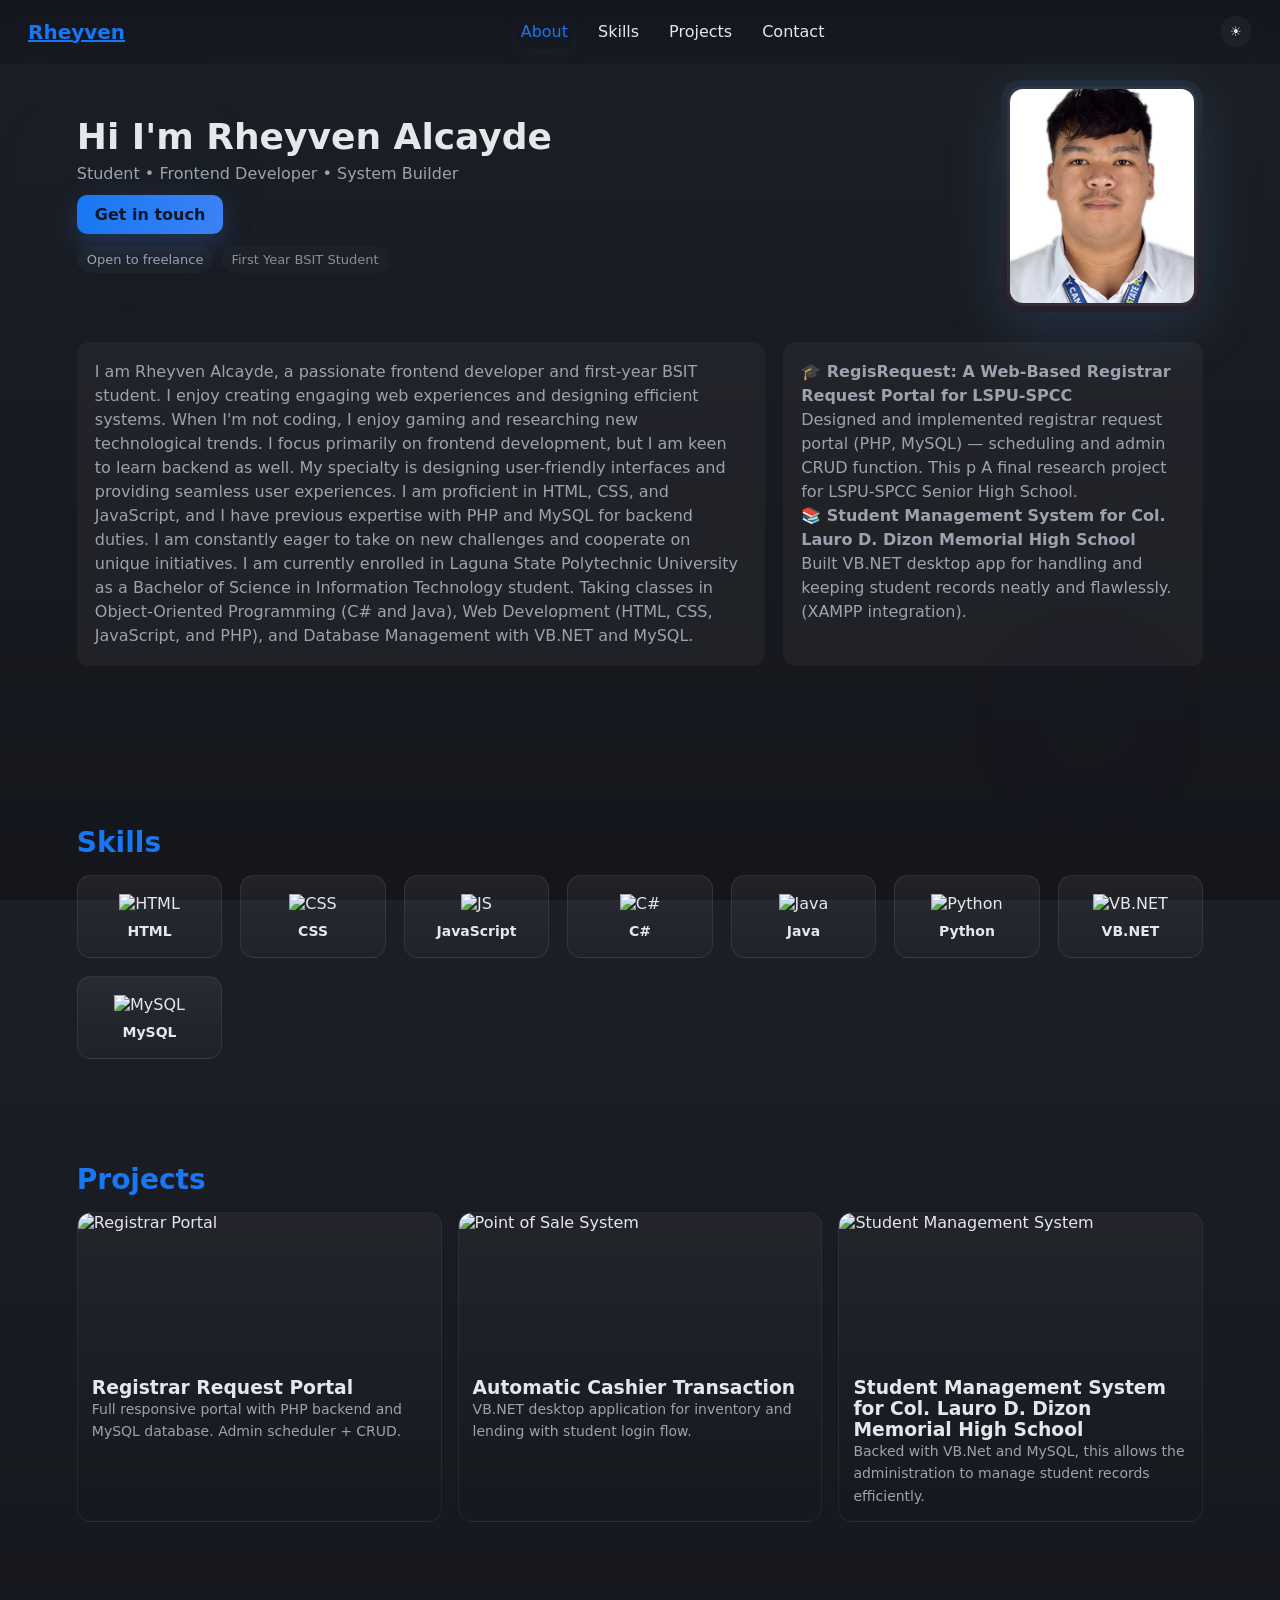
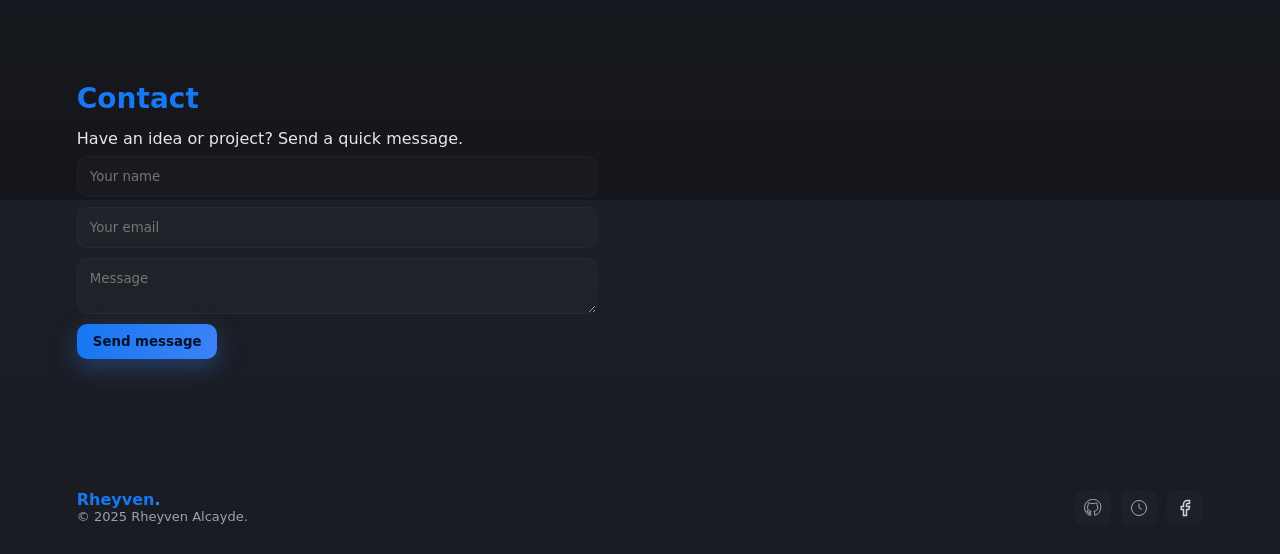
==== index.html @ 2a5b29b7 "Add files via upload" ====
<!doctype html>
  <html lang="en">
  <head>
    <meta charset="utf-8" />
    <meta name="viewport" content="width=device-width,initial-scale=1" />
    <title>Rheyven Alcayde — Portfolio</title>
    <link rel="stylesheet" href="styles.css">
    <link href="https://cdn.jsdelivr.net/gh/devicons/devicon@master/devicon.min.css" rel="stylesheet">
    <link rel="preconnect" href="https://fonts.googleapis.com">
    <link rel="preconnect" href="https://fonts.gstatic.com" crossorigin>
    <link href="https://fonts.googleapis.com/css2?family=Montserrat:ital,wght@0,100..900;1,100..900&display=swap" rel="stylesheet">

      </head>
  <body>
    <div class="bg-anim" aria-hidden="true"></div>

    <header class="navbar" id="navbar">
      <div class="brand">
        <a href="#hero" class="logo">Rheyven</a>
      </div>

      <nav>
        <ul class="nav-links">
          <li><a href="#hero">About</a></li>
          <li><a href="#skills">Skills</a></li>
          <li><a href="#projects">Projects</a></li>
          <li><a href="#contact">Contact</a></li>
        </ul>
      </nav>

      <div class="actions">
        <button class="theme-toggle" aria-label="Toggle theme">☀️</button>
        <button class="burger" aria-label="Open menu" aria-expanded="false">
          <span></span><span></span><span></span>
        </button>
      </div>
    </header>

    <!-- HERO -->
    <section id="hero" class="hero">
      <div class="hero-left">
        <h1 class="glitch">Hi I'm <strong>Rheyven Alcayde</strong></h1>
        <p class="lead">Student • Frontend Developer • System Builder</p>
        <div class="hero-cta">
          <a href="#contact" class="btn ghost">Get in touch</a>
        </div>

        <div class="chips">
          <span class="chip">Open to freelance</span>
          <span class="chip soft">First Year BSIT Student</span>
        </div>
      </div>

      <div class="hero-right">
        <div class="avatar-glow">
          <img src="rheypic.jpg" alt="Rheyven portrait">
        </div>
      </div>
    </section>

    <!-- ===== ABOUT SECTION ===== -->

  <section id="about">
    <h2 class="section-title"></h2>

    <div class="about-grid">
      <!-- Left card -->
      <div class="about-card">
        <p>
          I am Rheyven Alcayde, a passionate frontend developer and first-year BSIT student.
          I enjoy creating engaging web experiences and designing efficient systems.
          When I'm not coding, I enjoy gaming and researching new technological trends.
          I focus primarily on frontend development, but I am keen to learn backend as well.
          My specialty is designing user-friendly interfaces and providing seamless user experiences.
          I am proficient in HTML, CSS, and JavaScript, and I have previous expertise with PHP and MySQL for backend duties.
          I am constantly eager to take on new challenges and cooperate on unique initiatives.
          I am currently enrolled in Laguna State Polytechnic University as a Bachelor of Science in Information Technology student.
          Taking classes in Object-Oriented Programming (C# and Java), Web Development (HTML, CSS, JavaScript, and PHP), and Database Management with VB.NET and MySQL.
        </div>

      <!-- Right card (projects preview) -->
      <div class="about-card">
        <div class="about-list">
          <div class="about-item">
            <h4>🎓 RegisRequest: A Web-Based Registrar Request Portal for LSPU-SPCC</h4>
            <p>Designed and implemented registrar request portal (PHP, MySQL) — scheduling and admin CRUD function. This p A final research project for LSPU-SPCC Senior High School.</p>
          </div>

          <div class="about-item">
            <h4>📚 Student Management System for Col. Lauro D. Dizon Memorial High School</h4>
            <p>Built VB.NET desktop app for handling and keeping student records neatly and flawlessly. (XAMPP integration).</p>
        </div>
      </div>
    </div>
  </section>

    <!-- SKILLS -->
    <section id="skills" class="skills">
      <h2 class="section-title">Skills</h2>
      <div class="skill-grid">
        <div class="skill-card" data-skill="HTML">
          <img src="https://cdn.jsdelivr.net/gh/devicons/devicon/icons/html5/html5-original.svg" alt="HTML">
          <p>HTML</p>
        </div>

        <div class="skill-card" data-skill="CSS">
          <img src="https://cdn.jsdelivr.net/gh/devicons/devicon/icons/css3/css3-original.svg" alt="CSS">
          <p>CSS</p>
        </div>

        <div class="skill-card" data-skill="JavaScript">
          <img src="https://cdn.jsdelivr.net/gh/devicons/devicon/icons/javascript/javascript-original.svg" alt="JS">
          <p>JavaScript</p>
        </div>

        <div class="skill-card" data-skill="C#">
          <img src="https://cdn.jsdelivr.net/gh/devicons/devicon/icons/csharp/csharp-original.svg" alt="C#">
          <p>C#</p>
        </div>

        <div class="skill-card" data-skill="Java">
          <img src="https://cdn.jsdelivr.net/gh/devicons/devicon/icons/java/java-original.svg" alt="Java">
          <p>Java</p>
        </div>

          <div class="skill-card" data-skill="Python">
          <img src="https://cdn.jsdelivr.net/gh/devicons/devicon/icons/python/python-original.svg" alt="Python">
          <p>Python</p>
        </div>
        <div class="skill-card" data-skill="VB.NET">
          <img src="https://cdn.jsdelivr.net/gh/devicons/devicon/icons/visualbasic/visualbasic-original.svg" alt="VB.NET">
          <p>VB.NET</p>
        </div>
        <div class="skill-card" data-skill="MySQL">
          <img src="https://cdn.jsdelivr.net/gh/devicons/devicon/icons/mysql/mysql-original.svg" alt="MySQL">
          <p>MySQL</p>
        </div>
      </div>
    </section>

    <!-- PROJECTS -->
    <section id="projects" class="projects">
      <h2 class="section-title">Projects</h2>

      <div class="project-grid">
        <article class="project-card">
          <img src="https://www.sourcecodester.com/sites/default/files/images/nelzkie15/o.png" alt="Registrar Portal">
          <div class="project-body">
            <h3>Registrar Request Portal</h3>
            <p>Full responsive portal with PHP backend and MySQL database. Admin scheduler + CRUD.</p>
          </div>
        </article>

        <article class="project-card">
          <img src="https://store-images.s-microsoft.com/image/apps.52194.13669826557666618.0f303e7b-7702-407c-b975-2f70cc551a9c.5714597a-0f4e-4ddf-bd21-fd88b4a155b1?h=253" alt="Point of Sale System">
          <div class="project-body">
            <h3>Automatic Cashier Transaction</h3>
            <p>VB.NET desktop application for inventory and lending with student login flow.</p>
          </div>
        </article>

        <article class="project-card">
          <img src="https://phpgurukul.com/wp-content/uploads/2016/04/Dashboard-1024x499.png" alt="Student Management System ">
          <div class="project-body">
            <h3>Student Management System for Col. Lauro D. Dizon Memorial High School</h3>
            <p>Backed with VB.Net and MySQL, this allows the administration to manage student records efficiently.</p>
          </div>
        </article>
      </div>
    </section>


    <!-- CONTACT -->
    <section id="contact" class="contact">
      <h2 class="section-title">Contact</h2>
      <p>Have an idea or project? Send a quick message.</p>

      <form class="contact-form" onsubmit="return handleContact(event)">
        <input required name="name" placeholder="Your name" />
        <input required type="email" name="email" placeholder="Your email" />
        <textarea required name="message" placeholder="Message"></textarea>
        <button class="btn" type="submit">Send message</button>
      </form>
    </section>

    <!-- FOOTER -->
    <footer class="site-footer">
      <div class="footer-left">
        <div class="logo-sm">Rheyven<span class="logo-accent">.</span></div>
        <p class="muted">© 2025 Rheyven Alcayde.</p>
      </div>

      <div class="footer-right">
        <a class="social" href="https://github.com/Rheyven-Alcayde18" aria-label="GitHub">
          <svg width="18" height="18" viewBox="0 0 24 24" fill="none" stroke="currentColor"><path d="M12 .5C5.65.5.75 5.4.75 11.75c0 4.8 3.12 8.85 7.45 10.29.55.1.75-.24.75-.53 0-.26-.01-1.12-.02-2.03-3.03.66-3.67-1.46-3.67-1.46-.5-1.28-1.23-1.62-1.23-1.62-.99-.68.08-.67.08-.67 1.1.08 1.68 1.13 1.68 1.13.97 1.66 2.54 1.18 3.16.9.1-.7.38-1.18.69-1.45-2.42-.28-4.96-1.21-4.96-5.39 0-1.19.42-2.16 1.1-2.92-.11-.28-.48-1.4.1-2.92 0 0 .9-.29 2.95 1.1.86-.24 1.77-.36 2.68-.36.91 0 1.82.12 2.68.36 2.05-1.39 2.95-1.1 2.95-1.1.58 1.52.22 2.64.11 2.92.69.76 1.1 1.73 1.1 2.92 0 4.19-2.55 5.11-4.98 5.38.39.33.74.97.74 1.95 0 1.41-.01 2.55-.01 2.9 0 .29.2.63.76.52 4.33-1.44 7.44-5.49 7.44-10.29C23.25 5.4 18.35.5 12 .5z"/></svg>
        </a>

      <a class="social" href="https://www.credly.com/users/rhey-alcayde/badges" target="_blank" aria-label="Credly">
          <svg width="18" height="18" viewBox="0 0 24 24" fill="none" stroke="currentColor">
          <circle cx="12" cy="12" r="10"/>
          <path d="M12 6v6l4 2"/>
        </svg>
      </a>

      <a class="social"
        href= https://www.facebook.com/whos.rhey/
        target="_blank"
        rel="noopener"
        aria-label="Facebook">

        <svg width="18" height="18" viewBox="0 0 24 24" fill="none" stroke="currentColor" stroke-width="2">
          <path d="M18 2h-3a5 5 0 0 0-5 5v3H7v4h3v8h4v-8h3l1-4h-4V7a1 1 0 0 1 1-1h3z"/>
        </svg>

      </a>

      </div>
    </footer>

    <script src="script.js"></script>
  </body>
  </html>
---- styles.css ----
:root{
  --bg-1:#1c1f26;
  --bg-2:#14161c;

  --text:#e5e7eb;
  --muted:#9ca3af;

  --accent:#1877f2;
  --accent2:#3b82f6;

  --glass:rgba(255,255,255,0.025);
  --card:rgba(255,255,255,0.04);
  --radius:12px;
  --nav-height:64px;
}
:root.light{
  --bg-1:#f8fafc;
  --bg-2:#eef2f7;

  --text:#0f172a;
  --muted:#64748b;

  /* Apple-like blue */
  --accent:#2563eb;
  --accent2:#3b82f6;

  --glass:rgba(255,255,255,0.75);
  --card:rgba(255,255,255,0.85);
}

:root.light .about-card,
:root.light .project-card,
:root.light .timeline-content,
:root.light .skill-card{
  box-shadow:0 12px 30px rgba(15,23,42,0.08);
}


:root.light .navbar{
  background:rgba(255,255,255,0.85);
  backdrop-filter:blur(14px);
  border-bottom:1px solid rgba(15,23,42,0.06);
}
/* base */
*{box-sizing:border-box;margin:0;padding:0;font-family:"Poppins",system-ui,Segoe UI,Roboto,Arial}
html,body{height:100%}

html{
  scroll-behavior:smooth;
  overflow-x:hidden;
}



body{
  color:var(--text);
  background:linear-gradient(180deg,var(--bg-1),var(--bg-2));
  scroll-behavior:smooth;
  -webkit-font-smoothing:antialiased;
}

/* subtle animated blobs */
.bg-anim{
  position:fixed;inset:0;z-index:-2;pointer-events:none;
  background:
    radial-gradient(600px circle at 10% 20%, rgba(95,184,255,0.08), transparent 10%),
    radial-gradient(500px circle at 85% 80%, rgba(255,111,193,0.06), transparent 12%);
  filter:blur(80px);
  animation:bgShift 20s linear infinite;
  will-change: transform;
}
@keyframes bgShift{
  0%   { transform: translate(-6%, 0); }
  50%  { transform: translate(6%, -4%); }
  100% { transform: translate(-6%, 0); }
}


.navbar{
  position: fixed;
  left:0;
  right:0;
  width:100%;
  top:0;
  z-index: 999;
  display:flex;
  align-items:center;
  justify-content:space-between;
  gap:20px;
  padding:12px 28px;
  height:var(--nav-height);
  backdrop-filter:blur(8px);
  background:linear-gradient(180deg,rgba(10,12,20,0.45),rgba(8,10,18,0.25));
  border-bottom:1px solid rgba(255,255,255,0.02);
  transition:backdrop-filter .25s, padding .25s, box-shadow .25s;
}
.navbar.scrolled{
  backdrop-filter:blur(14px);
  box-shadow:0 6px 30px rgba(2,6,23,0.6);
  padding:12px 28px; 
}

.logo{
  font-weight:700;
  font-size:20px;
  color:var(--accent);

}
  
.logo-accent{color:var(--accent2)}

/* nav links */
.nav-links {
  display: flex;
  gap: 18px;
  list-style: none;
}

.nav-links a {
  color: var(--text);
  text-decoration: none;
  padding: 8px 6px;
  border-radius: 8px;
  transition: color 0.18s;
}

.nav-links a:hover {
  color: var(--accent2);
}

.nav-links a.active {
  color: var(--accent);
  box-shadow: 0 6px 18px rgba(95, 184, 255, 0.06);
}

/* actions */
.actions {
  display: flex;
  gap: 12px;
  align-items: center;
}

.theme-toggle {
  background: var(--card);
  border-radius: 999px;
  border: none;
  padding: 8px 10px;
  color: var(--text);
  cursor: pointer;
}

.burger {
  display: none;
  border: 0;
  background: transparent;
  flex-direction: column;
  gap: 4px;
  padding: 6px;
}

.burger span {
  display: block;
  width: 22px;
  height: 2px;
  background: var(--muted);
  border-radius: 2px;
}

/* responsive nav (mobile) */
@media (max-width: 820px) {
  .nav-links {
    display: none;
    position: fixed;
    right: 12px;
    top: var(--nav-height);
    background: linear-gradient(
      180deg,
      rgba(10, 12, 20, 0.95),
      rgba(8, 10, 18, 0.9)
    );
    padding: 12px;
    border-radius: 10px;
    flex-direction: column;
  }

  .nav-links.open {
    display: flex;
  }

  .burger {
    display: flex;
  }
}


/* sections */
section {
  padding: 72px 6%;
  scroll-margin-top: calc(var(--nav-height) + 20px);
}

.section-title {
  font-size: 28px;
  margin-bottom: 14px;
  font-weight: 600;
  margin-top:16px;
  color:var(--accent);
}

/* HERO */
.hero {
  display: flex;
  gap: 24px;
  align-items: center;
  justify-content: space-between;
  padding-top: calc(var(--nav-height) + 16px);
}



.glitch {
  font-size: 36px;
  line-height: 1.02;
  margin-bottom: 8px;
  position: relative;
  font-weight: 700;
}

.glitch strong {
  display: inline-block;
  color: var(--text);
}

/* glitch effect */
.glitch::before,
.glitch::after {
  content: attr(data-text);
  position: absolute;
  inset: 0;
  overflow: hidden;
  clip-path: polygon(0 0, 100% 0, 100% 0, 0 0);
  opacity: 0.85;
}

.glitch::before{
  color:var(--accent);
  transform:translate(2px,-2px);
  mix-blend-mode:screen;
  animation:glitchTop 3s infinite linear
}
.glitch::after{
  color:var(--accent2);
  transform:translate(-2px,2px);
  mix-blend-mode:screen;
  animation:glitchBottom 2.8s infinite linear
}
@keyframes glitchTop {
  0% {
    clip-path: polygon(0 0, 100% 0, 100% 0, 0 0);
  }
  10% {
    clip-path: polygon(0 0, 100% 0, 100% 20%, 0 20%);
  }
  20% {
    clip-path: polygon(0 0, 100% 0, 100% 0, 0 0);
  }
}

@keyframes glitchBottom {
  0% {
    clip-path: polygon(0 100%, 100% 100%, 100% 100%, 0 100%);
  }
  10% {
    clip-path: polygon(0 80%, 100% 80%, 100% 100%, 0 100%);
  }
  20% {
    clip-path: polygon(0 100%, 100% 100%, 100% 100%, 0 100%);
  }
}

/* hero lead & cta */
.lead {
  color: var(--muted);
  margin-bottom: 12px;
}

.hero-cta {
  display: flex;
  gap: 10px;
  margin-top: 8px;
}

.btn{
  background:linear-gradient(90deg, var(--accent), var(--accent2));
  color:#0f172a;
  padding:10px 18px;
  border-radius:10px;
  text-decoration:none;
  font-weight:600;
  cursor:pointer;

  transition:transform .18s ease, box-shadow .18s ease;
  box-shadow:0 10px 30px rgba(59,130,246,.25);
}

.btn:hover{
  transform:translateY(-2px);
  box-shadow:0 14px 36px rgba(59,130,246,.35);
}

.btn:active{
  transform:translateY(0);
  box-shadow:0 6px 18px rgba(59,130,246,.25);
}


.chips {
  margin-top: 12px;
  display: flex;
  gap: 8px;
}

.chip {
  background: var(--glass);
  padding: 6px 10px;
  border-radius: 999px;
  color: var(--muted);
  font-size: 13px;
}

.chip.soft {
  opacity: 0.85;
}

/* avatar */
.hero-right{
  display:flex;
  flex-direction:column;
  align-items:center;
  gap:12px;
}

/* glow container */
.avatar-glow{
  padding:6px;
  border-radius:20px; /* was 999px */
  background:linear-gradient(
    180deg,
    rgba(95,184,255,0.10),
    rgba(255,111,193,0.06)
  );
  box-shadow:0 18px 60px rgba(95,184,255,0.15);
}

/* image */
.avatar-glow img{
  width:190px;        /* ⬆ bigger */
  height:220px;       /* portrait feel */
  border-radius:16px; /* ⬅ NOT circle */
  object-fit:cover;
  display:block;
  border:3px solid rgba(255,255,255,0.05);
}

/* ABOUT */
.about-grid{
  display:grid;
  grid-template-columns:1fr 420px;
  gap:18px;
  margin-top:-130px;
}
.about-card{
  background:var(--card);
  padding:18px;
  border-radius:12px;
  line-height:1.5;
  color:var(--muted)
}

/* TIMELINE */
.timeline{
  position:relative;
  padding-left:30px
}
.timeline-line{
  position:absolute;
  left:14px;
  top:8px;
  bottom:8px;
  width:2px;
  background:linear-gradient(180deg,var(--accent),var(--accent2));
  opacity:.12;
  border-radius:2px
}
.timeline-item {
    position: relative;
    margin-bottom: 20px;
    opacity: 0;
    transform: translateY(18px);
    transition: all 0.6s cubic-bezier(0.2, 0.9, 0.3, 1);
}

.timeline-item.in-view {
    opacity: 1;
    transform: translateY(0);
}

.timeline-bubble {
    position: absolute;
    left: 6px;
    top: 6px;
    width: 16px;
    height: 16px;
    border-radius: 50%;
    background: linear-gradient(90deg, var(--accent), var(--accent2));
    box-shadow: 0 6px 18px rgba(95, 184, 255, 0.12);
}

.timeline-content {
    background: var(--card);
    padding: 12px;
    border-radius: 10px;
    margin-left: 36px;
    border: 1px solid rgba(255, 255, 255, 0.02);
}


/* SKILLS */
.skill-grid{
  display:grid;
  grid-template-columns:repeat(auto-fit,minmax(140px,1fr));
  gap:18px;
  margin-top:16px;
  margin-bottom: -56px;
}

.skill-card{
  background:linear-gradient(
    180deg,
    rgba(255,255,255,0.06),
    rgba(255,255,255,0.02)
  );
  padding:18px 14px;
  border-radius:14px;
  text-align:center;
  border:1px solid rgba(255,255,255,0.08);
  transition:
    transform .35s cubic-bezier(.2,.8,.2,1),
    box-shadow .35s cubic-bezier(.2,.8,.2,1),
    border-color .35s;
}

.skill-card img{
  width:48px;
  height:48px;
  margin-bottom:10px;
  transition:transform .35s;
}

.skill-card p{
  font-weight:600;
  font-size:14px;
}

.skill-card:hover{
  transform:translateY(-10px) scale(1.02);
  box-shadow:0 20px 50px rgba(95,184,255,0.18);
  border-color:rgba(95,184,255,0.45);
}

.skill-card:hover img{
  transform:scale(1.15);
}

/* =======================
   PROJECT CARDS
======================= */

.project-grid{
  display:grid;
  grid-template-columns:repeat(auto-fit, minmax(240px, 1fr));
  gap:16px;
  margin-top:16px;
}

/* Card */
.project-card{
  position:relative;
  background:linear-gradient(180deg, rgba(255,255,255,0.04), transparent);
  border-radius:14px;
  overflow:hidden;
  border:1px solid rgba(255,255,255,0.06);
  

  transition:
    transform .28s ease,
    box-shadow .28s ease,
    border-color .28s ease;
}

/* Image */
.project-card img{
  width:100%;
  height:150px;
  object-fit:cover;
  display:block;
}

/* Body */
.project-body{
  padding:14px;
}

.project-body p{
  color:var(--muted);
  font-size:14px;
  line-height:1.6;
}

/* Hover */
.project-card:hover{
  transform:translateY(-10px);
  box-shadow:0 20px 50px rgba(95,184,255,0.08);
  border-color:rgba(95,184,255,0.25);
}

/* Optional subtle shine */
.project-card::after{
  content:"";
  position:absolute;
  inset:0;
  background:linear-gradient(
    120deg,
    transparent 30%,
    rgba(255,255,255,0.04),
    transparent 70%
  );
  opacity:0;
  pointer-events:none;
  transition:opacity .28s ease;
}

.project-card:hover::after{
  opacity:1;
}

/* CONTACT */
.contact-form{
  display:flex;
  flex-direction:column;
  gap:10px;
  max-width:520px;
  margin-top:8px
}

.contact-form input,.contact-form textarea{
  padding:12px;
  border-radius:10px;
  border:1px solid rgba(255,255,255,0.03);
  background:rgba(255,255,255,0.02);
  color:var(--text);outline:none
}
.contact-form button{
  align-self:flex-start;
  padding:10px 16px;
  border-radius:10px;
  border:none;
  background:linear-gradient(90deg,var(--accent),var(--accent2));
  color:#041028;
  font-weight:700;
  cursor:pointer;

  transition: transform .18s ease, box-shadow .18s ease;
    box-shadow:0 8px 24px rgba(59,130,246,.35);
}

.contact-form button:hover{
  transform:translateY(-2px);
   box-shadow:0 8px 24px rgba(59,130,246,.35);
}

.contact-form button:active{
  transform:translateY(0);
    box-shadow:0 8px 24px rgba(59,130,246,.35);
}
/* FOOTER */
.site-footer{
  display:flex;
  justify-content:space-between;
  gap:16px;padding:28px 6%;
  border-top:1px solid rgba(255,255,255,0.02);
  margin-top:30px
}
.logo-sm{
  font-weight:700;
  color:var(--accent)
}
.muted{
  color:var(--muted);
  font-size:13px
}
.footer-right{
  display:flex;
  gap:10px;
  align-items:center
}

.social{
  display:inline-flex;
  align-items:center;
  justify-content:center;
  width:36px;
  height:36px;
  border-radius:8px;
  background:rgba(255,255,255,0.02);
  color:var(--text);
  text-decoration:none
}
.social svg{opacity:.9}

/* small screens */
@media (max-width:980px){
  .about-grid{grid-template-columns:1fr}
  .hero{flex-direction:column;gap:20px;padding-top:20px}
  .hero-right{flex-direction:row}
  .avatar-glow img{width:110px;height:110px}
}
@media (max-width:480px){
  .hero-left .glitch{font-size:28px}
  .hero-right{flex-direction:column}
  .avatar-glow img{width:90px;height:90px}
}

.reveal{
  opacity:0;
  transform:translateY(28px) scale(0.98);
  transition:
    opacity .8s cubic-bezier(.2,.8,.2,1),
    transform .8s cubic-bezier(.2,.8,.2,1);
  will-change: transform, opacity;
}

.reveal.in-view{
  opacity:1;
  transform:translateY(0) scale(1);
}
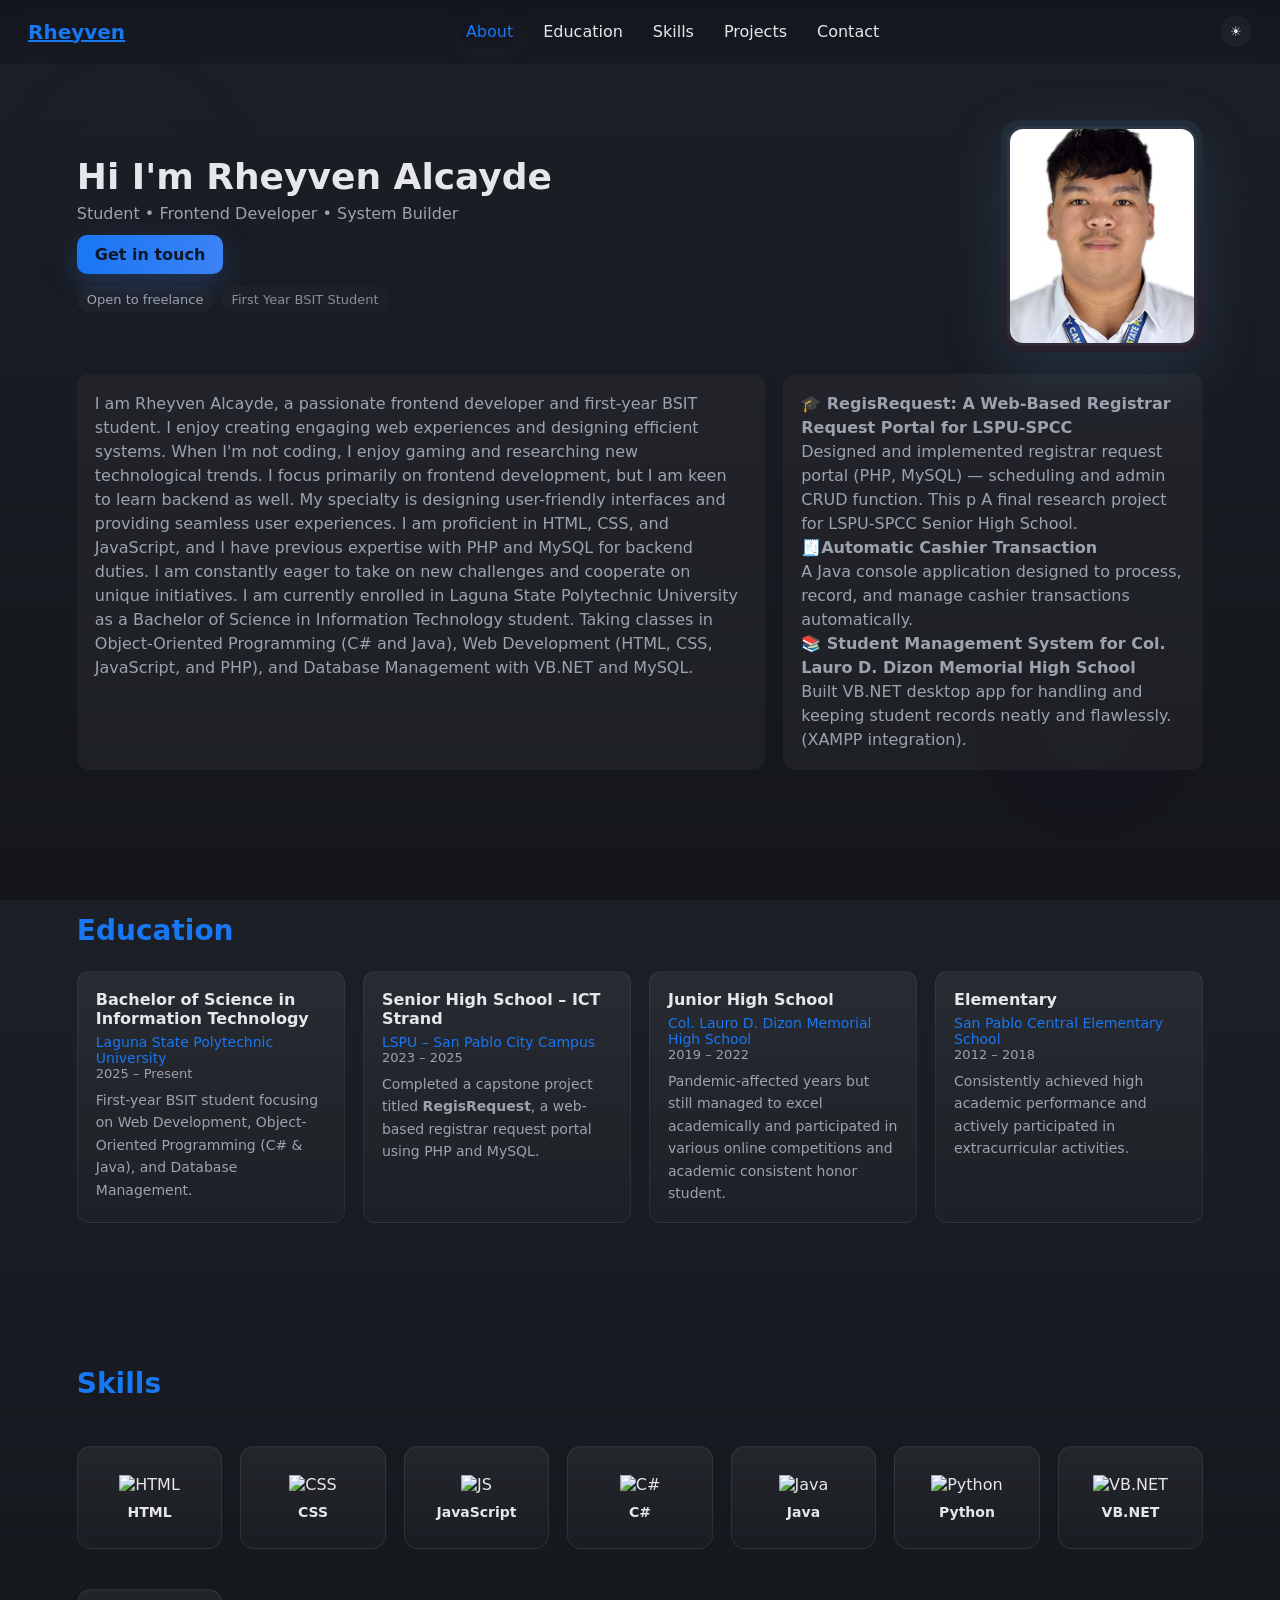
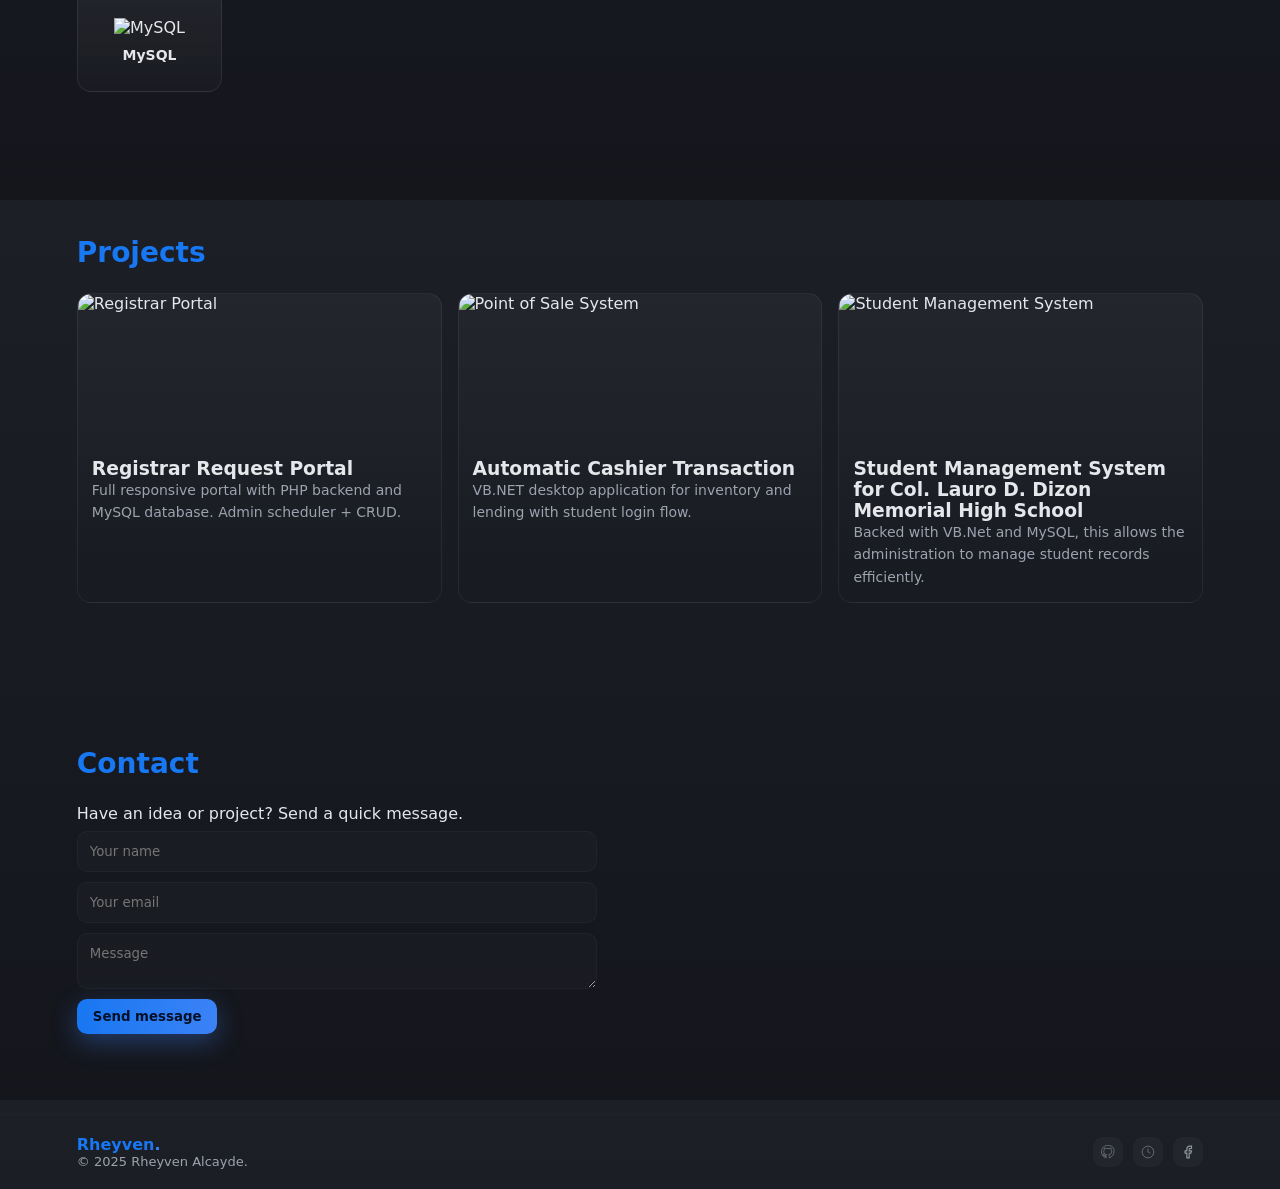
==== commit 5258fce7: "Add files via upload" ====
--- a/index.html
+++ b/index.html
@@ -22,6 +22,7 @@
       <nav>
         <ul class="nav-links">
           <li><a href="#hero">About</a></li>
+          <li><a href="#education">Education</a></li>
           <li><a href="#skills">Skills</a></li>
           <li><a href="#projects">Projects</a></li>
           <li><a href="#contact">Contact</a></li>
@@ -85,14 +86,61 @@
             <h4>🎓 RegisRequest: A Web-Based Registrar Request Portal for LSPU-SPCC</h4>
             <p>Designed and implemented registrar request portal (PHP, MySQL) — scheduling and admin CRUD function. This p A final research project for LSPU-SPCC Senior High School.</p>
           </div>
-
           <div class="about-item">
+          <h4>🧾Automatic Cashier Transaction</h4>
+          <p>A Java console application designed to process, record, and manage cashier transactions automatically.</p>
+        </div>
+        <div class="about-item">
             <h4>📚 Student Management System for Col. Lauro D. Dizon Memorial High School</h4>
             <p>Built VB.NET desktop app for handling and keeping student records neatly and flawlessly. (XAMPP integration).</p>
         </div>
       </div>
     </div>
   </section>
+
+ <section id="education" class="education">
+  <h2 class="section-title">Education</h2>
+
+  <div class="education-grid">
+    <div class="education-card">
+      <h3>Bachelor of Science in Information Technology</h3>
+      <span class="edu-school">Laguna State Polytechnic University</span>
+      <span class="edu-year">2025 – Present</span>
+      <p>
+        First-year BSIT student focusing on Web Development, 
+        Object-Oriented Programming (C# & Java), and Database Management.
+      </p>
+    </div>
+
+    <div class="education-card">
+      <h3>Senior High School – ICT Strand</h3>
+      <span class="edu-school">LSPU – San Pablo City Campus</span>
+      <span class="edu-year">2023 – 2025</span>
+      <p>
+        Completed a capstone project titled <strong>RegisRequest</strong>,
+        a web-based registrar request portal using PHP and MySQL.
+      </p>
+    </div>
+        <div class="education-card">
+      <h3>Junior High School</h3>
+      <span class="edu-school">Col. Lauro D. Dizon Memorial High School</span>
+      <span class="edu-year">2019 – 2022</span>
+      <p>
+       Pandemic-affected years but still managed to excel academically and participated in various online competitions and academic consistent honor student.
+      </p>
+    </div>
+        <div class="education-card">
+      <h3>Elementary</h3>
+      <span class="edu-school">San Pablo Central Elementary School</span>
+      <span class="edu-year">2012 – 2018</span>
+      <p>
+        Consistently achieved high academic performance and actively participated in extracurricular activities.
+      </p>
+    </div>
+  </div>
+</section>
+
+
 
     <!-- SKILLS -->
     <section id="skills" class="skills">
@@ -138,6 +186,8 @@
       </div>
     </section>
 
+
+
     <!-- PROJECTS -->
     <section id="projects" class="projects">
       <h2 class="section-title">Projects</h2>
@@ -211,7 +261,6 @@
         <svg width="18" height="18" viewBox="0 0 24 24" fill="none" stroke="currentColor" stroke-width="2">
           <path d="M18 2h-3a5 5 0 0 0-5 5v3H7v4h3v8h4v-8h3l1-4h-4V7a1 1 0 0 1 1-1h3z"/>
         </svg>
-
       </a>
 
       </div>
--- a/styles.css
+++ b/styles.css
@@ -31,8 +31,30 @@
 :root.light .about-card,
 :root.light .project-card,
 :root.light .timeline-content,
-:root.light .skill-card{
+:root.light .skill-card,
+:root.light .education-card{
   box-shadow:0 12px 30px rgba(15,23,42,0.08);
+}
+
+
+/* LIGHT MODE – CONTACT FORM FIX */
+:root.light .contact-form input,
+:root.light .contact-form textarea{
+  background: rgba(15, 23, 42, 0.04);   /* subtle light gray */
+  border: 1px solid rgba(15, 23, 42, 0.12);
+  color: var(--text);
+}
+
+:root.light .contact-form input::placeholder,
+:root.light .contact-form textarea::placeholder{
+  color: rgba(15, 23, 42, 0.45);
+}
+
+/* focus state */
+:root.light .contact-form input:focus,
+:root.light .contact-form textarea:focus{
+  border-color: var(--accent);
+  background: rgba(15, 23, 42, 0.06);
 }
 
 
@@ -78,13 +100,11 @@
 
 .navbar{
   position: fixed;
-  left:0;
-  right:0;
   width:100%;
   top:0;
   z-index: 999;
   display:flex;
-  align-items:center;
+  align-items: center;
   justify-content:space-between;
   gap:20px;
   padding:12px 28px;
@@ -166,8 +186,13 @@
   border-radius: 2px;
 }
 
-/* responsive nav (mobile) */
-@media (max-width: 820px) {
+@media (max-width:820px){
+  .hero{
+    padding-top: calc(var(--nav-height) + 72px);
+  }
+}
+@media (max-width:680px)
+{
   .nav-links {
     display: none;
     position: fixed;
@@ -193,17 +218,17 @@
 }
 
 
-/* sections */
 section {
-  padding: 72px 6%;
-  scroll-margin-top: calc(var(--nav-height) + 20px);
-}
+  padding: 64px 6%;
+  scroll-margin-top: calc(var(--nav-height) + 12px);
+}
+
 
 .section-title {
   font-size: 28px;
-  margin-bottom: 14px;
   font-weight: 600;
   margin-top:16px;
+  margin-bottom: 24px;
   color:var(--accent);
 }
 
@@ -213,10 +238,8 @@
   gap: 24px;
   align-items: center;
   justify-content: space-between;
-  padding-top: calc(var(--nav-height) + 16px);
-}
-
-
+  padding-top: calc(var(--nav-height) + 56px);
+}
 
 .glitch {
   font-size: 36px;
@@ -224,6 +247,7 @@
   margin-bottom: 8px;
   position: relative;
   font-weight: 700;
+    scroll-margin-top: calc(var(--nav-height) + 40px);
 }
 
 .glitch strong {
@@ -425,14 +449,13 @@
 }
 
 
-/* SKILLS */
 .skill-grid{
   display:grid;
   grid-template-columns:repeat(auto-fit,minmax(140px,1fr));
   gap:18px;
   margin-top:16px;
-  margin-bottom: -56px;
-}
+}
+
 
 .skill-card{
   background:linear-gradient(
@@ -440,7 +463,7 @@
     rgba(255,255,255,0.06),
     rgba(255,255,255,0.02)
   );
-  padding:18px 14px;
+  padding:28px 14px;
   border-radius:14px;
   text-align:center;
   border:1px solid rgba(255,255,255,0.08);
@@ -448,6 +471,7 @@
     transform .35s cubic-bezier(.2,.8,.2,1),
     box-shadow .35s cubic-bezier(.2,.8,.2,1),
     border-color .35s;
+    margin-top: 15%;
 }
 
 .skill-card img{
@@ -471,6 +495,69 @@
 .skill-card:hover img{
   transform:scale(1.15);
 }
+/* EDUCATION */
+.education-grid{
+  display:grid;
+  grid-template-columns:repeat(auto-fit, minmax(260px, 1fr));
+  gap:18px;
+  margin-top:16px;
+  margin-bottom:0px;
+}
+
+.education-card{
+  background:linear-gradient(
+    180deg,
+    rgba(255,255,255,0.06),
+    rgba(255,255,255,0.02)
+  );
+  border-radius:var(--radius);
+  padding:18px;
+  border:1px solid rgba(255,255,255,0.06);
+  transition:
+    transform .28s ease,
+    box-shadow .28s ease,
+    border-color .28s ease;
+}
+
+.education-card h3{
+  margin-bottom:6px;
+  font-size:16px;
+  font-weight:600;
+  color:var(--text);
+}
+
+.edu-school{
+  display:block;
+  font-size:14px;
+  font-weight:500;
+  color:var(--accent);
+}
+
+.edu-year{
+  display:block;
+  font-size:13px;
+  color:var(--muted);
+  margin-bottom:8px;
+}
+
+.education-card p{
+  font-size:14px;
+  line-height:1.6;
+  color:var(--muted);
+}
+
+/* Hover like project & skill cards */
+.education-card:hover{
+  transform:translateY(-8px);
+  box-shadow:0 20px 50px rgba(95,184,255,0.12);
+  border-color:rgba(95,184,255,0.25);
+}
+
+/* Light mode shadow consistency */
+:root.light .education-card{
+  box-shadow:0 12px 30px rgba(15,23,42,0.08);
+}
+
 
 /* =======================
    PROJECT CARDS
@@ -587,9 +674,9 @@
 .site-footer{
   display:flex;
   justify-content:space-between;
-  gap:16px;padding:28px 6%;
+  gap:16px;padding:20px 6%;
   border-top:1px solid rgba(255,255,255,0.02);
-  margin-top:30px
+  margin-top:16px
 }
 .logo-sm{
   font-weight:700;
@@ -609,21 +696,50 @@
   display:inline-flex;
   align-items:center;
   justify-content:center;
-  width:36px;
-  height:36px;
-  border-radius:8px;
-  background:rgba(255,255,255,0.02);
-  color:var(--text);
-  text-decoration:none
-}
-.social svg{opacity:.9}
+  width:30px;
+  height:30px;
+  border-radius:10px; /* softer corners */
+  background:rgba(255,255,255,0.035);
+  color:var(--muted);
+  text-decoration:none;
+  transition:
+    background .25s ease,
+    color .25s ease,
+    transform .2s ease,
+    box-shadow .25s ease;
+}
+
+.social svg{
+  width:14px;
+  height:14px;
+  opacity:.9;
+}
+.social:hover{
+  color:var(--accent);
+  background:rgba(95,184,255,0.12);
+  transform:translateY(-2px);
+  box-shadow:0 6px 18px rgba(95,184,255,0.15);
+}
+.site-footer .social{
+  filter:saturate(.9);
+}
 
 /* small screens */
 @media (max-width:980px){
-  .about-grid{grid-template-columns:1fr}
-  .hero{flex-direction:column;gap:20px;padding-top:20px}
-  .hero-right{flex-direction:row}
-  .avatar-glow img{width:110px;height:110px}
+  .about-grid{
+    grid-template-columns:1fr
+  }
+  .hero{flex-direction:column;
+    gap:20px;
+    padding-top:20px}
+
+  .hero-right{
+    flex-direction:row
+  }
+
+  .avatar-glow img{
+    width:110px;
+    height:110px}
 }
 @media (max-width:480px){
   .hero-left .glitch{font-size:28px}
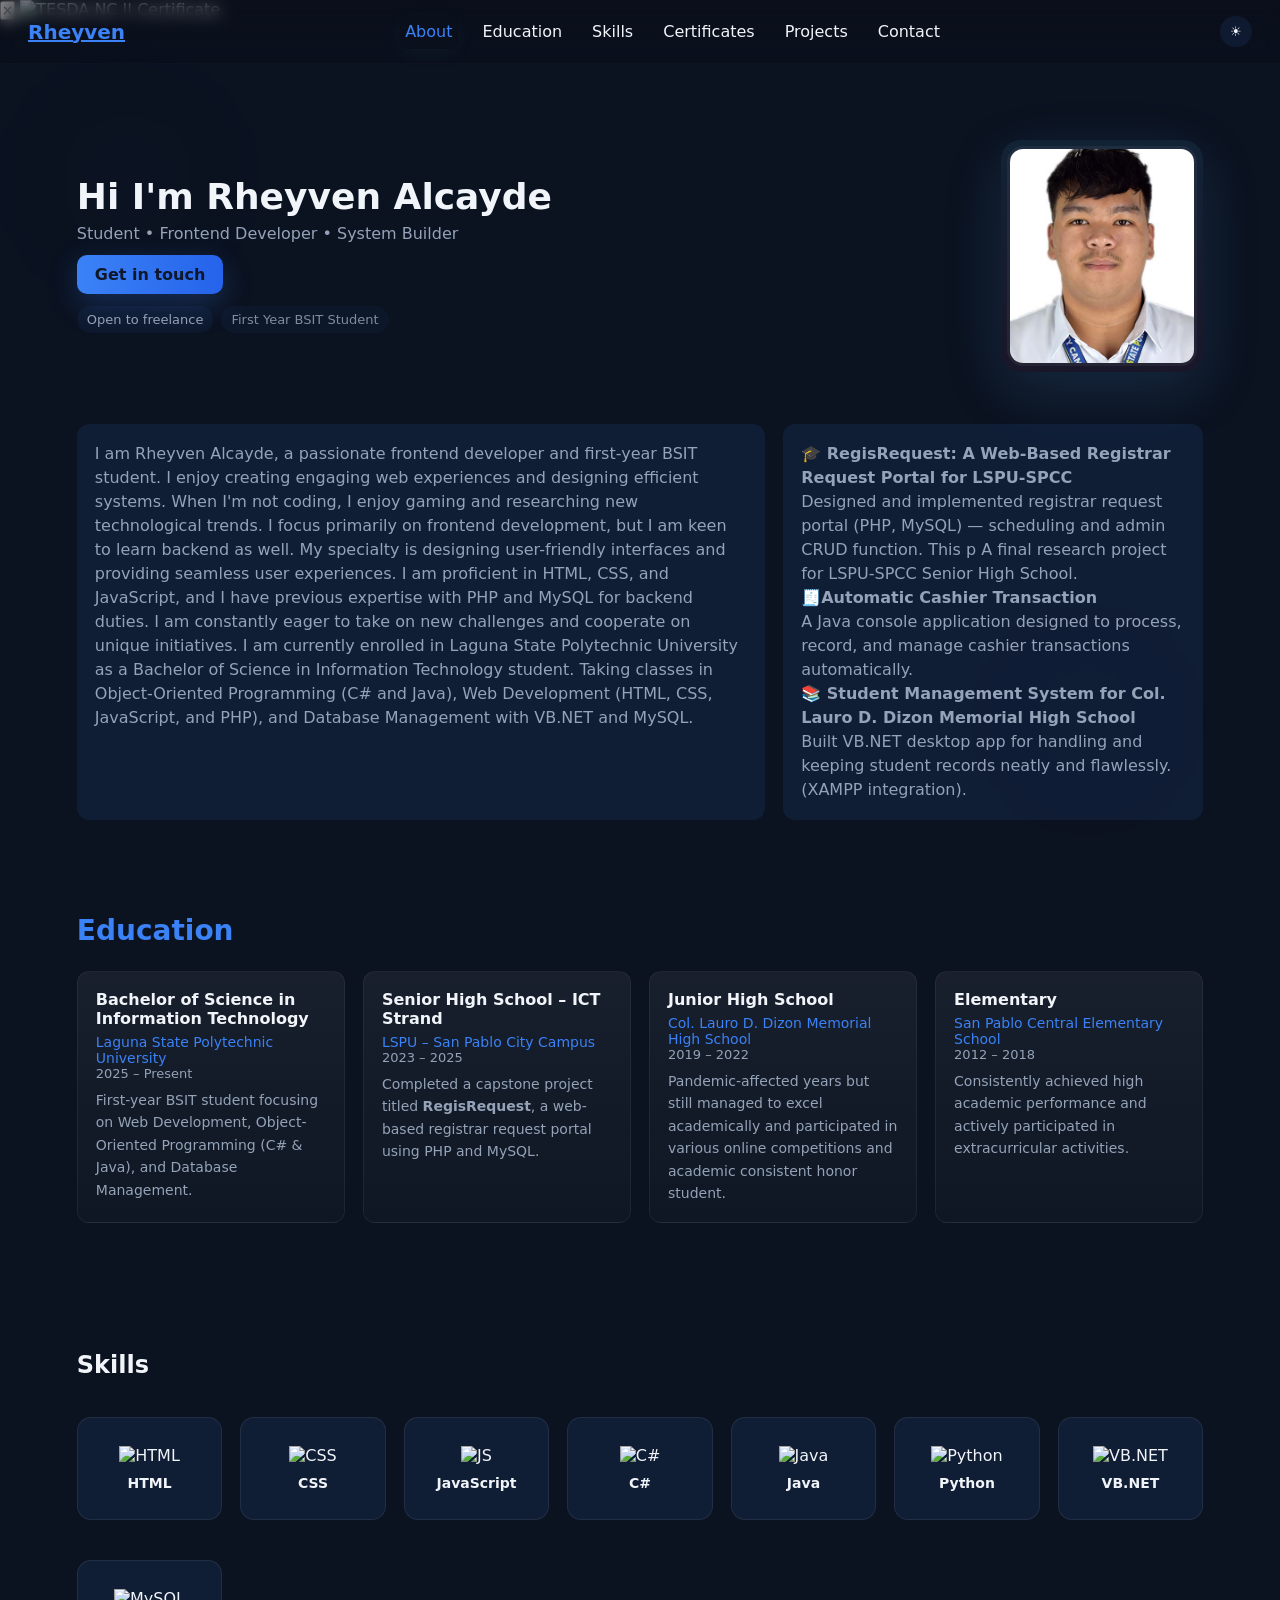
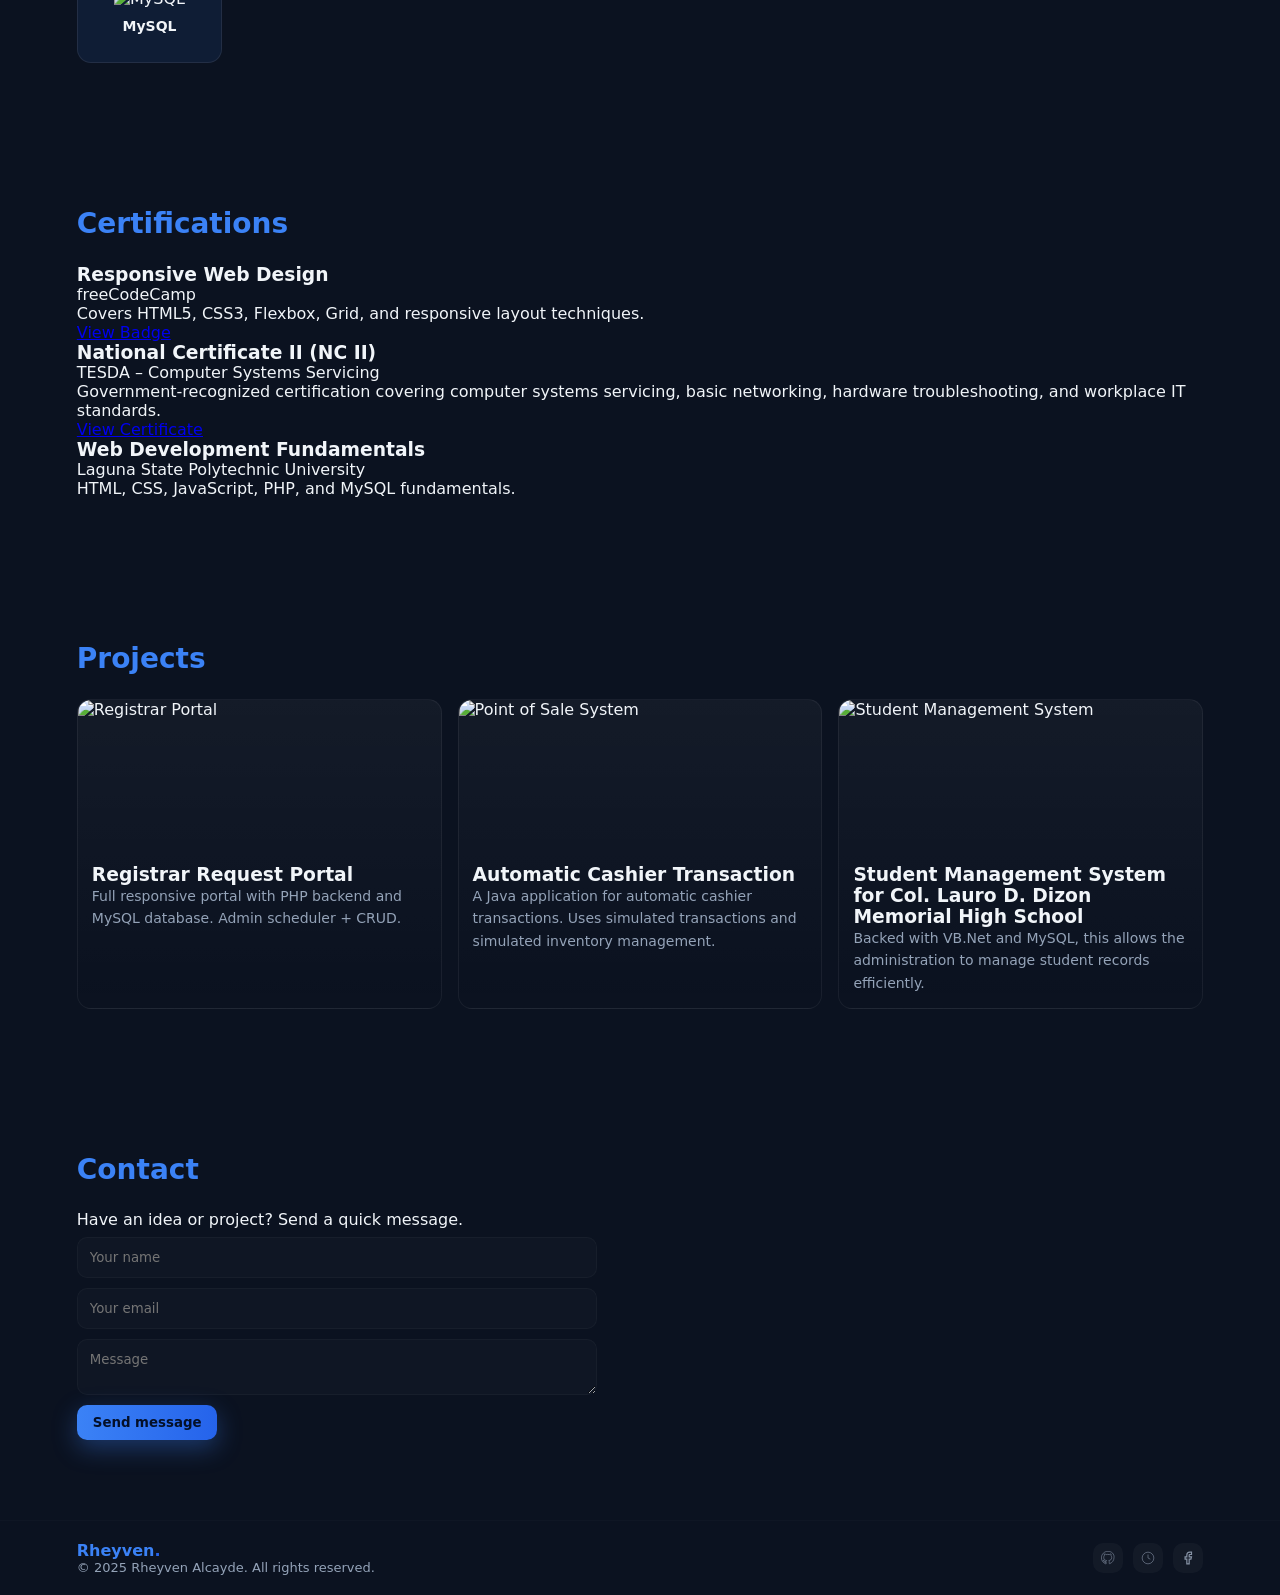
==== commit 7ea5df8b: "Add certification modal and update navigation Added a modal for displaying certifications and update" ====
--- a/index.html
+++ b/index.html
@@ -13,6 +13,12 @@
       </head>
   <body>
     <div class="bg-anim" aria-hidden="true"></div>
+<div class="cert-modal" id="certModal" aria-hidden="true">
+  <div class="cert-modal-content">
+    <button class="cert-close" onclick="closeCert()">×</button>
+    <img src="nc2-certificate.jpg" alt="TESDA NC II Certificate">
+  </div>
+</div>
 
     <header class="navbar" id="navbar">
       <div class="brand">
@@ -24,6 +30,7 @@
           <li><a href="#hero">About</a></li>
           <li><a href="#education">Education</a></li>
           <li><a href="#skills">Skills</a></li>
+          <li><a href="#certifications">Certificates</a></li>
           <li><a href="#projects">Projects</a></li>
           <li><a href="#contact">Contact</a></li>
         </ul>
@@ -144,7 +151,7 @@
 
     <!-- SKILLS -->
     <section id="skills" class="skills">
-      <h2 class="section-title">Skills</h2>
+      <h2 class="skill-title">Skills</h2>
       <div class="skill-grid">
         <div class="skill-card" data-skill="HTML">
           <img src="https://cdn.jsdelivr.net/gh/devicons/devicon/icons/html5/html5-original.svg" alt="HTML">
@@ -186,6 +193,48 @@
       </div>
     </section>
 
+<!-- CERTIFICATIONS -->
+<section id="certifications" class="certifications">
+  <h2 class="section-title">Certifications</h2>
+
+  <div class="cert-grid">
+
+    <div class="cert-card">
+      <h3>Responsive Web Design</h3>
+      <p class="cert-issuer">freeCodeCamp</p>
+      <p class="cert-desc">
+        Covers HTML5, CSS3, Flexbox, Grid, and responsive layout techniques.
+      </p>
+      <a href="https://www.credly.com/users/rhey-alcayde/badges"
+         target="_blank"
+         rel="noopener noreferrer"
+         class="cert-link">
+        View Badge
+      </a>
+    </div>
+
+    <div class="cert-card">
+  <h3>National Certificate II (NC II)</h3>
+  <p class="cert-issuer">TESDA – Computer Systems Servicing</p>
+  <p class="cert-desc">
+    Government-recognized certification covering computer systems servicing,
+    basic networking, hardware troubleshooting, and workplace IT standards.
+  </p>
+
+  <a class="cert-link" href="nc2Alcayde.jpg" target="_blank">View Certificate</a>
+</div>
+
+
+    <div class="cert-card">
+      <h3>Web Development Fundamentals</h3>
+      <p class="cert-issuer">Laguna State Polytechnic University</p>
+      <p class="cert-desc">
+        HTML, CSS, JavaScript, PHP, and MySQL fundamentals.
+      </p>
+    </div>
+
+  </div>
+</section>
 
 
     <!-- PROJECTS -->
@@ -205,7 +254,7 @@
           <img src="https://store-images.s-microsoft.com/image/apps.52194.13669826557666618.0f303e7b-7702-407c-b975-2f70cc551a9c.5714597a-0f4e-4ddf-bd21-fd88b4a155b1?h=253" alt="Point of Sale System">
           <div class="project-body">
             <h3>Automatic Cashier Transaction</h3>
-            <p>VB.NET desktop application for inventory and lending with student login flow.</p>
+            <p>A Java application for automatic cashier transactions. Uses simulated transactions and simulated inventory management.</p>
           </div>
         </article>
 
@@ -237,7 +286,7 @@
     <footer class="site-footer">
       <div class="footer-left">
         <div class="logo-sm">Rheyven<span class="logo-accent">.</span></div>
-        <p class="muted">© 2025 Rheyven Alcayde.</p>
+        <p class="muted">© 2025 Rheyven Alcayde. All rights reserved.</p>
       </div>
 
       <div class="footer-right">
--- a/styles.css
+++ b/styles.css
@@ -1,43 +1,40 @@
 :root{
-  --bg-1:#1c1f26;
-  --bg-2:#14161c;
-
-  --text:#e5e7eb;
-  --muted:#9ca3af;
-
-  --accent:#1877f2;
-  --accent2:#3b82f6;
-
-  --glass:rgba(255,255,255,0.025);
-  --card:rgba(255,255,255,0.04);
+  /* Backgrounds */
+  --bg-1:#0b1220;     /* dark blue-gray */
+  --bg-2:#020617;     /* near black */
+
+  /* Text */
+  --text:#f1f5f9;     /* clean white */
+  --muted:#94a3b8;    /* neutral muted */
+
+  /* Blues that POP (but not neon) */
+  --accent:#3b82f6;   /* strong blue */
+  --accent2:#2563eb;  /* deeper blue */
+
+  /* Surfaces */
+  --glass:rgba(59,130,246,0.06);
+  --card:rgba(59,130,246,0.1);
+
+  /* UI */
   --radius:12px;
   --nav-height:64px;
 }
+
+
 :root.light{
   --bg-1:#f8fafc;
-  --bg-2:#eef2f7;
-
-  --text:#0f172a;
-  --muted:#64748b;
-
-  /* Apple-like blue */
-  --accent:#2563eb;
-  --accent2:#3b82f6;
-
-  --glass:rgba(255,255,255,0.75);
-  --card:rgba(255,255,255,0.85);
-}
-
-:root.light .about-card,
-:root.light .project-card,
-:root.light .timeline-content,
-:root.light .skill-card,
-:root.light .education-card{
-  box-shadow:0 12px 30px rgba(15,23,42,0.08);
-}
-
-
-/* LIGHT MODE – CONTACT FORM FIX */
+  --bg-2:#e2e8f0;
+
+  --text:#020617;
+  --muted:#475569;
+
+  --accent:#0ea5e9;
+  --accent2:#38bdf8;
+
+  --glass:rgba(255,255,255,0.8);
+  --card:rgba(255,255,255,0.9);
+}
+
 :root.light .contact-form input,
 :root.light .contact-form textarea{
   background: rgba(15, 23, 42, 0.04);   /* subtle light gray */
@@ -76,7 +73,8 @@
 
 body{
   color:var(--text);
-  background:linear-gradient(180deg,var(--bg-1),var(--bg-2));
+   background: var(--bg-1);
+  color: var(--text);
   scroll-behavior:smooth;
   -webkit-font-smoothing:antialiased;
 }
@@ -362,6 +360,31 @@
   flex-direction:column;
   align-items:center;
   gap:12px;
+  
+}
+.avatar-glow img{
+  width:160px;
+  height:160px;
+  border-radius:22px;
+  object-fit:cover;
+}
+
+
+
+/* tablet */
+@media (max-width: 980px){
+  .avatar-glow img{
+    width:120px;
+    height:140px;
+  }
+}
+
+/* mobile */
+@media (max-width: 480px){
+  .avatar-glow img{
+    width:90px;
+    height:110px;
+  }
 }
 
 /* glow container */
@@ -387,11 +410,16 @@
 }
 
 /* ABOUT */
+
+#about{
+  padding-bottom: calc(var(--nav-height) + 40px);
+}
 .about-grid{
   display:grid;
   grid-template-columns:1fr 420px;
   gap:18px;
-  margin-top:-130px;
+  margin-top:-100px;
+  margin-bottom: -90px;
 }
 .about-card{
   background:var(--card);
@@ -401,6 +429,22 @@
   color:var(--muted)
 }
 
+:root.light .about-card{
+  background:#ffffff;
+  border:1px solid rgba(2,6,23,0.12);
+}
+
+:root.light .about-card{
+  box-shadow:0 8px 24px rgba(2,6,23,0.08);
+}
+
+:root.light .skill-card{
+  box-shadow:0 8px 24px rgba(2,6,23,0.08);
+}
+
+:root.light .project-card{
+  box-shadow:0 8px 24px rgba(2,6,23,0.08);
+}
 /* TIMELINE */
 .timeline{
   position:relative;
@@ -455,14 +499,13 @@
   gap:18px;
   margin-top:16px;
 }
+:root.light .skill-card{
+  border:1px solid rgba(2,6,23,0.18);
+}
 
 
 .skill-card{
-  background:linear-gradient(
-    180deg,
-    rgba(255,255,255,0.06),
-    rgba(255,255,255,0.02)
-  );
+  background: var(--card);
   padding:28px 14px;
   border-radius:14px;
   text-align:center;
@@ -569,6 +612,22 @@
   gap:16px;
   margin-top:16px;
 }
+
+:root.light .project-card{
+  background: var(--card);
+  border:1px solid rgba(2,6,23,0.18);
+}
+:root.light .project-card:hover{
+  box-shadow:0 14px 34px rgba(2,6,23,0.14);
+  border-color:rgba(14,165,233,0.35);
+}
+:root.light .project-card::after{
+  display:none;
+}
+:root.light .project-card{
+  box-shadow:0 2px 8px rgba(2,6,23,0.06);
+}
+
 
 /* Card */
 .project-card{
@@ -729,10 +788,11 @@
   .about-grid{
     grid-template-columns:1fr
   }
-  .hero{flex-direction:column;
-    gap:20px;
-    padding-top:20px}
-
+  .hero {
+    flex-direction: column;
+    gap: 20px;
+    padding-top: calc(var(--nav-height) + 16px);
+  }
   .hero-right{
     flex-direction:row
   }
@@ -759,4 +819,4 @@
 .reveal.in-view{
   opacity:1;
   transform:translateY(0) scale(1);
-}+}
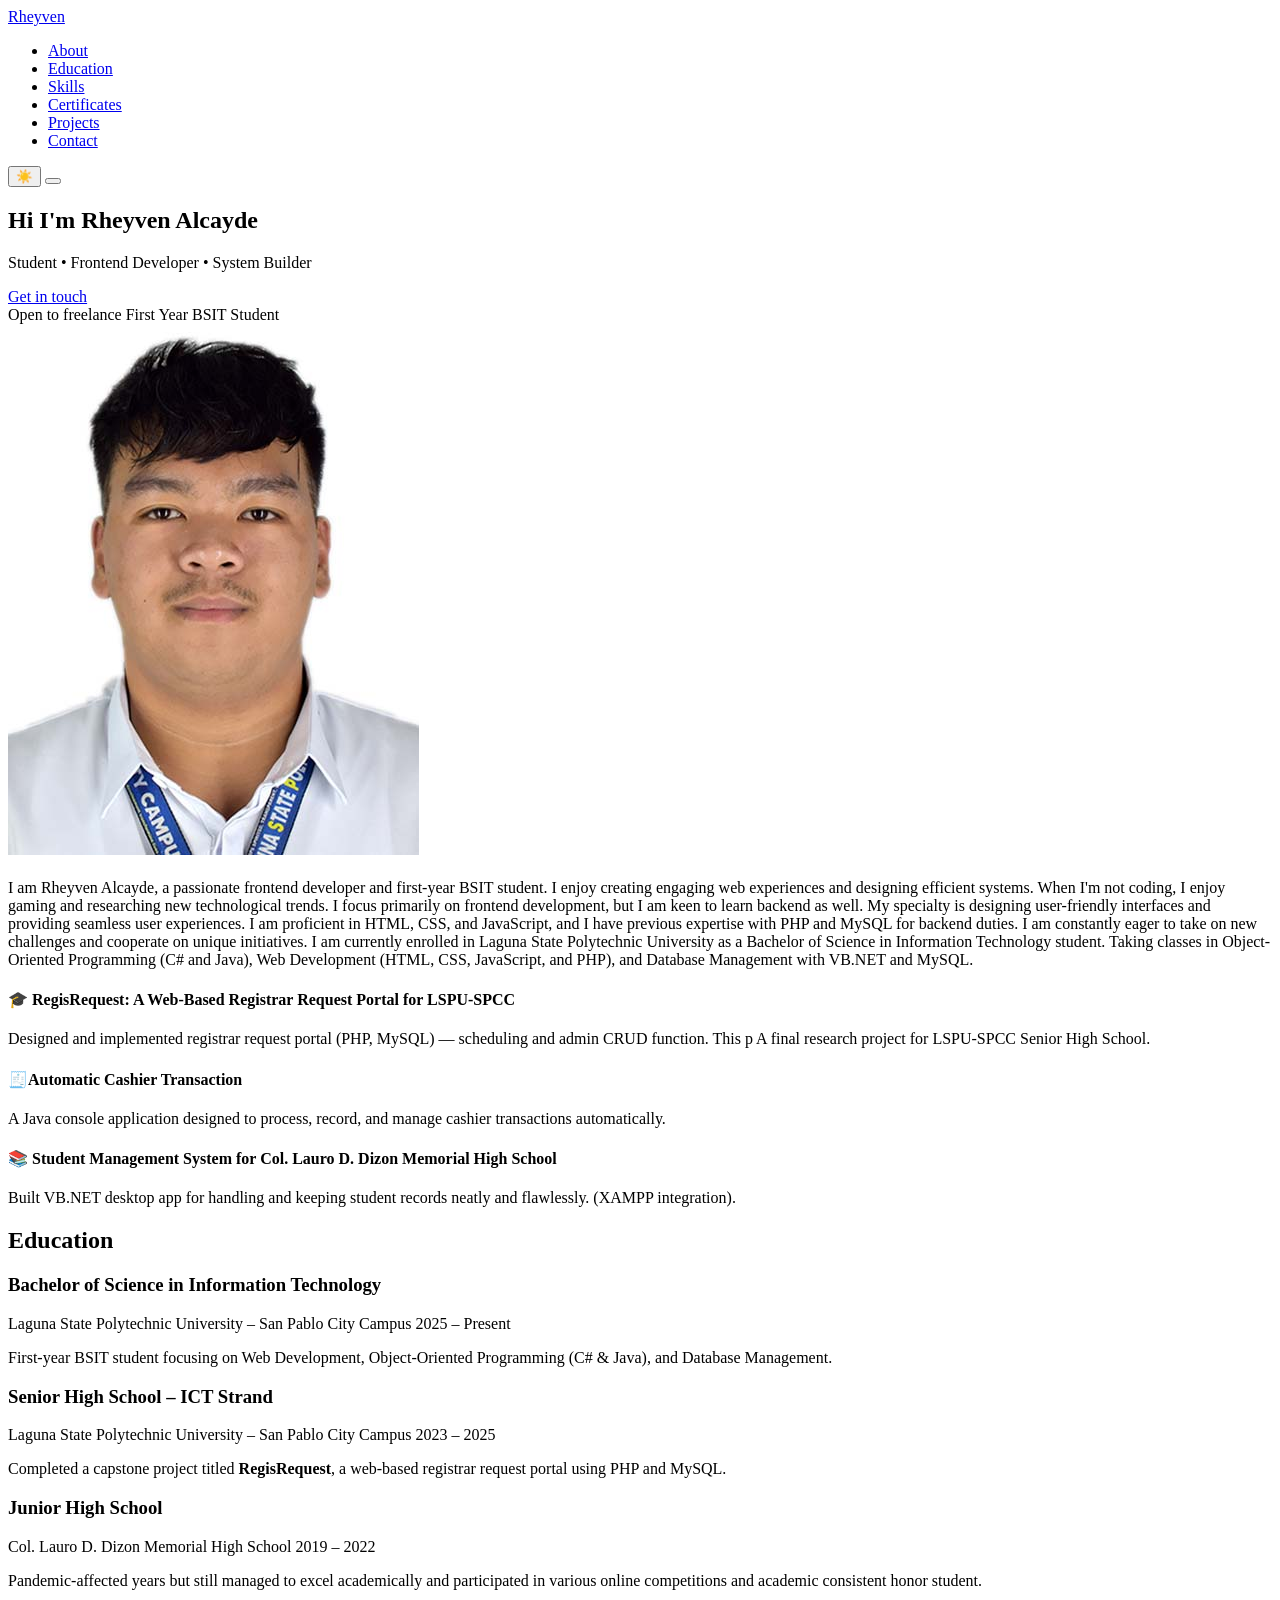
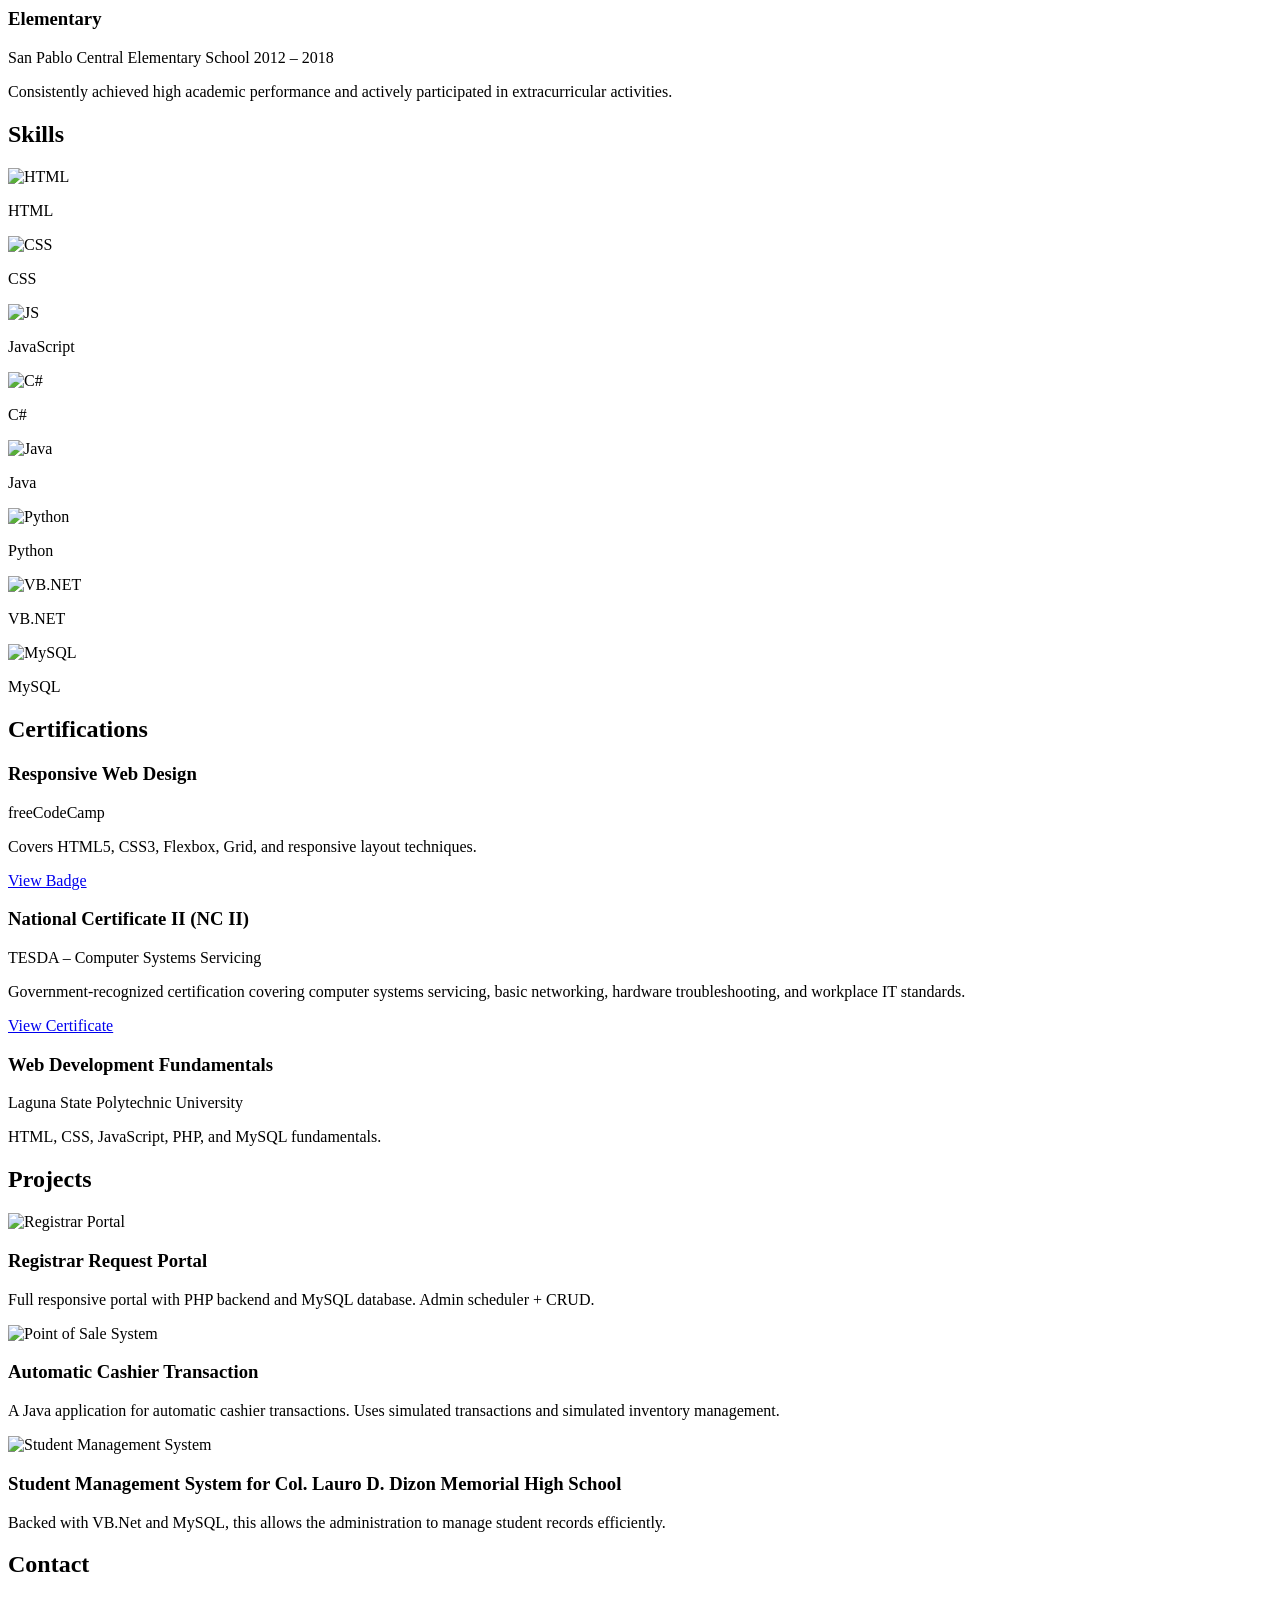
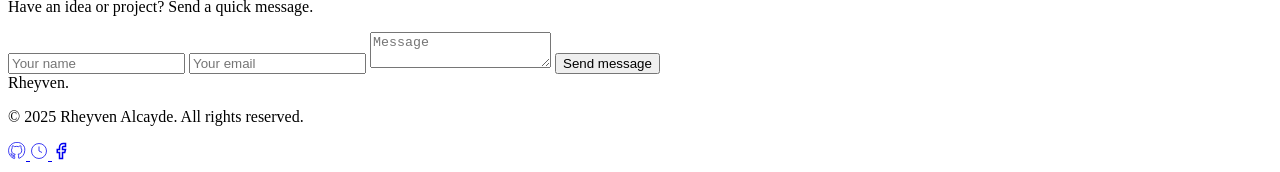
==== commit 52df0578: "Refactor index.html structure and content" ====
--- a/index.html
+++ b/index.html
@@ -12,14 +12,6 @@
 
       </head>
   <body>
-    <div class="bg-anim" aria-hidden="true"></div>
-<div class="cert-modal" id="certModal" aria-hidden="true">
-  <div class="cert-modal-content">
-    <button class="cert-close" onclick="closeCert()">×</button>
-    <img src="nc2-certificate.jpg" alt="TESDA NC II Certificate">
-  </div>
-</div>
-
     <header class="navbar" id="navbar">
       <div class="brand">
         <a href="#hero" class="logo">Rheyven</a>
@@ -111,7 +103,7 @@
   <div class="education-grid">
     <div class="education-card">
       <h3>Bachelor of Science in Information Technology</h3>
-      <span class="edu-school">Laguna State Polytechnic University</span>
+      <span class="edu-school">Laguna State Polytechnic University – San Pablo City Campus</span>
       <span class="edu-year">2025 – Present</span>
       <p>
         First-year BSIT student focusing on Web Development, 
@@ -121,7 +113,7 @@
 
     <div class="education-card">
       <h3>Senior High School – ICT Strand</h3>
-      <span class="edu-school">LSPU – San Pablo City Campus</span>
+      <span class="edu-school">Laguna State Polytechnic University – San Pablo City Campus</span>
       <span class="edu-year">2023 – 2025</span>
       <p>
         Completed a capstone project titled <strong>RegisRequest</strong>,
@@ -146,9 +138,6 @@
     </div>
   </div>
 </section>
-
-
-
     <!-- SKILLS -->
     <section id="skills" class="skills">
       <h2 class="skill-title">Skills</h2>
@@ -162,7 +151,6 @@
           <img src="https://cdn.jsdelivr.net/gh/devicons/devicon/icons/css3/css3-original.svg" alt="CSS">
           <p>CSS</p>
         </div>
-
         <div class="skill-card" data-skill="JavaScript">
           <img src="https://cdn.jsdelivr.net/gh/devicons/devicon/icons/javascript/javascript-original.svg" alt="JS">
           <p>JavaScript</p>
@@ -318,3 +306,4 @@
     <script src="script.js"></script>
   </body>
   </html>
+
